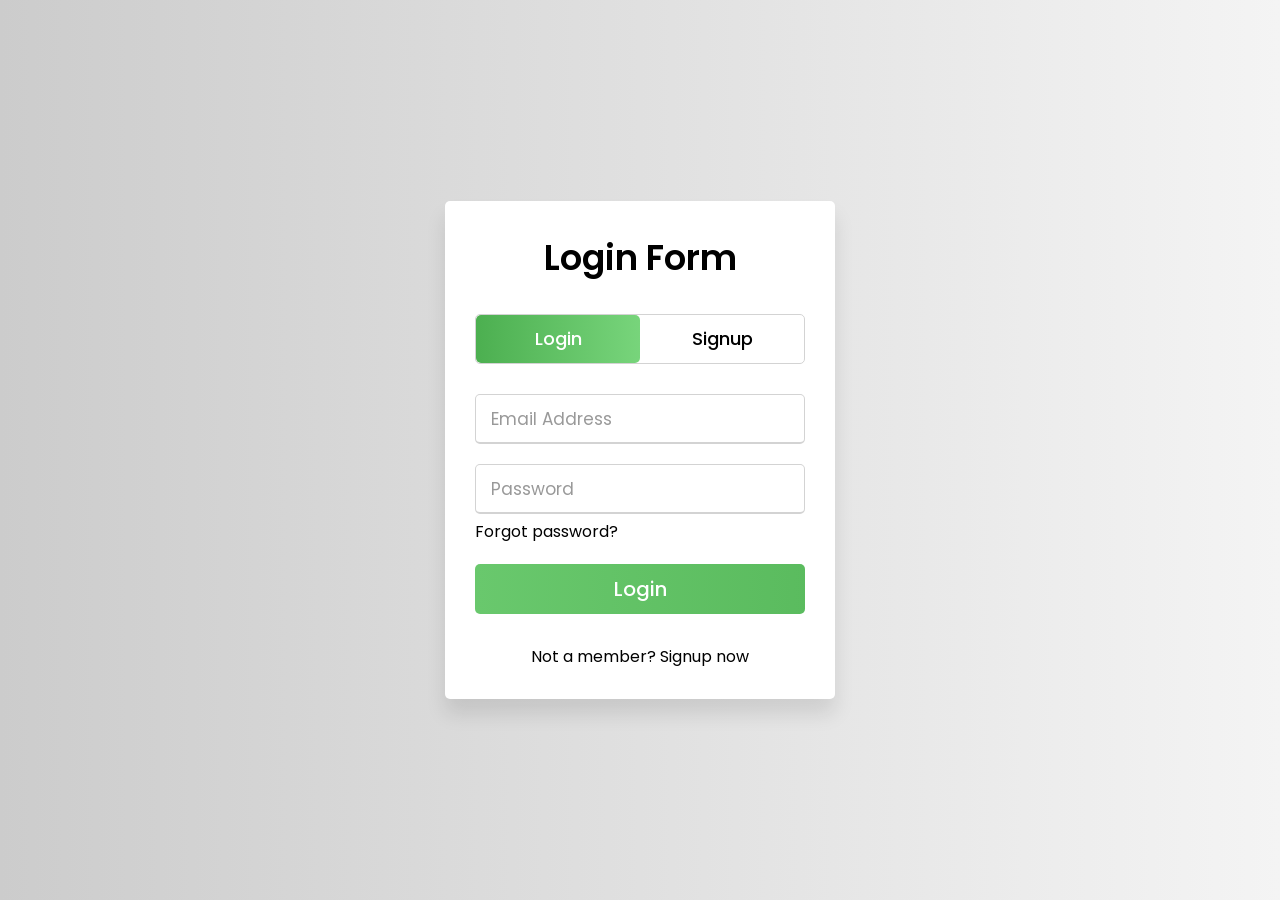
==== index.html @ 698b798a "ui change" ====
<!DOCTYPE html>
<html lang="en">
  <head>
    <meta charset="UTF-8" />
    <meta name="viewport" content="width=device-width, initial-scale=1.0" />
    <link rel="stylesheet" href="./assets/css/global.css" />
    <link rel="stylesheet" href="./assets/css/header.css" />
    <link rel="stylesheet" href="./assets/css/footer.css" />
    <link rel="stylesheet" href="./assets/css/login.css" />
    <link
      href="https://fonts.googleapis.com/css2?family=Poppins:ital,wght@0,100;0,200;0,300;0,400;0,500;0,600;0,700;0,800;0,900;1,100;1,200;1,300;1,400;1,500;1,600;1,700;1,800;1,900&display=swap"
      rel="stylesheet"
    />
    <title>Document</title>
  </head>
  <body>

    <div class="wrapper">
      <div class="title-text">
        <div class="title login">
          Login Form
        </div>
        <div class="title signup">
          Signup Form
        </div>
      </div>
      <div class="form-container">
        <div class="slide-controls">
          <input type="radio" name="slide" id="login" checked>
          <input type="radio" name="slide" id="signup">
          <label for="login" class="slide login">Login</label>
          <label for="signup" class="slide signup">Signup</label>
          <div class="slider-tab"></div>
        </div>
        <div class="form-inner">
          <form action="#" class="login">
            <div class="field">
              <input type="text" placeholder="Email Address" required>
            </div>
            <div class="field">
              <input type="password" placeholder="Password" required>
            </div>
            <div class="pass-link">
              <a href="#">Forgot password?</a>
            </div>
            <div class="field btn">
              <div class="btn-layer"></div>
              <input type="submit" value="Login">
            </div>
            <div class="signup-link">
              Not a member? <a href="">Signup now</a>
            </div>
          </form>
          <form action="#" class="signup">
            <div class="field">
              <input type="text" placeholder="Email Address" required>
            </div>
            <div class="field">
              <input type="password" placeholder="Password" required>
            </div>
            <div class="field">
              <input type="password" placeholder="Confirm password" required>
            </div>
            <div class="field btn">
              <div class="btn-layer"></div>
              <input type="submit" value="Signup">
            </div>
          </form>
        </div>
      </div>
    </div>

  </body>
  <!-- <script src="./assets/js/login.js"></script> -->
   <script>
    const loginText = document.querySelector(".title-text .login");
const loginForm = document.querySelector("form.login");
const loginBtn = document.querySelector("label.login");
const signupBtn = document.querySelector("label.signup");
const signupLink = document.querySelector("form .signup-link a");
signupBtn.onclick = (()=>{
  loginForm.style.marginLeft = "-50%";
  loginText.style.marginLeft = "-50%";
});
loginBtn.onclick = (()=>{
  loginForm.style.marginLeft = "0%";
  loginText.style.marginLeft = "0%";
});
signupLink.onclick = (()=>{
  signupBtn.click();
  return false;
});
   </script>
</html>
---- assets/css/global.css ----
:root {
  --primary: #4caf50;
  --greenn: #38a750;
  --primary-hover: #45a049;
  --white: #fff;
  --white2: #ffffff;
  --bg: #f4f4f4;
  --bg-light: #ccc;
  --link-color: #007bff;
  --gray: #959595;
  --lightgreen: #d9f2d0;
  --lightgray: #eae7e7;
}

@import url("https://fonts.googleapis.com/css?family=Poppins:400,500,600,700&display=swap");
* {
  margin: 0;
  padding: 0;
  box-sizing: border-box;
  font-family: "Poppins", sans-serif;
}

html,
body {
  display: grid;
  height: 100%;
  width: 100%;
  place-items: center;
  display: flex;
  flex-direction: column;
  justify-content: center;
  align-items: center;
}
::selection {
  background: var(--link-color);
  color: var(--white);
}

.main-container {
  background-color: var(--bg);
  display: flex;
  justify-content: center;
  align-items: center;
  min-height: 89dvh;
  padding: 3rem 0 3rem 0;
}

/* Container */
.container {
  width: 700px;
  background: var(--white);
  padding: 20px;
  border-radius: 10px;
  box-shadow: 0 4px 6px rgba(0, 0, 0, 0.1);
}

/* Buttons */
.btn-green {
  width: 45%;
  padding: 10px;
  background-color: var(--primary);
  color: #fff;
  border: none;
  border-radius: 5px;
  font-size: medium;
  cursor: pointer;
}
.btn-gray {
  width: 45%;
  padding: 10px;
  background-color: var(--gray);
  color: #fff;
  border: none;
  border-radius: 5px;
  cursor: pointer;
  font-size: medium;
}

.btn-green:hover {
  background-color: var(--primary-hover);
}

header .lower-nav .profile-container .profile {
  display: flex;
  flex-direction: column;
  justify-content: center;
  align-items: center;
  /* border: 1px solid black; */
}
header .lower-nav .profile-container {
  display: flex;
  align-items: center;
  gap: 30px;
}
header .lower-nav .profile-container .logout .logout-icon,
header .lower-nav .profile-container .notification .notification-icon {
  width: 30px;
  cursor: pointer;
}

/* Consumer Dashboard */
.section-top {
  width: 100%;
  height: 65px;
  background-color: var(--greenn);
  color: var(--white2);
  display: flex;
  align-items: center;
  justify-content: space-between;
  /* padding: 0 4rem 0 4rem; */
  padding: 0 4rem;
  position: relative;
}
.section-top .main_heading .consumer-heading {
  font-size: 17px;
  text-transform: uppercase;
}
.section-top .main_heading .consumer-heading .consumer-text {
  font-size: 14px;
}
.section-top .about-brand {
  width: 400px;
  /* border: 1px solid black; */
}
.section-top .about-brand .about-text {
  font-size: 14px;
}

.register-container {
  display: flex;
  flex-direction: column;
  /* justify-content: space-evenly; */
  /* border: 2px solid black; */
  gap: 50px;
  padding: 0px 30px;
}

.register-container .row {
  display: flex;
  justify-content: space-between;
  gap: 30px;
}

.form-group {
  margin-top: 15px;
  /* margin-bottom: 15px; */
  width: 45%;
  position: relative;
}

.form-group label,
.form-group1 label {
  position: absolute;
  left: 5%;
  top: 15%;
  padding: 0 10px 0 10px;
  transform: translate(10px, -20px);
  transition: 0.5s ease;
  background-color: var(--white);
  font-size: small;
}

.inpt {
  width: 100%;
  padding: 10px;
  border: 1px solid var(--bg-light);
  border-radius: 5px;
  background: transparent;
  cursor: pointer !important;
}

.inpt:hover {
  border: 1px solid var(--primary-hover) !important;
}

.side-nav-container {
  display: flex;
  gap: 20px;
  align-items: center;
}
.side-nav-container .side-nav .side-nav-icon {
  width: 30px;
  cursor: pointer;
}

.side_navbar {
  position: absolute;
  top: 70px;
  left: -200px;
  width: 200px;
  height: max-content;
  background-color: var(--white2);
  box-shadow: 0 4px 6px rgba(0, 0, 0, 0.1);
  border-radius: 0.5rem;
}
.side_navbar .sidenav-list {
  width: 100%;
  height: 100%;
  display: flex;
  justify-content: start;
  align-items: start;
  flex-direction: column;
  padding: 0.5rem;
  gap: 20px;
}

.side_navbar .sidenav-list span {
  color: var(--primary);
  cursor: pointer;
}
.side_navbar .sidenav-list li {
  color: black;
  font-size: small;
  padding-left: 1rem;
  cursor: pointer;
}
---- assets/css/header.css ----
/* Header */

nav {
  width: 100%;
  min-height: 100px;
  background-color: #ffffff;
  display: flex;
  flex-direction: column;
  /* border: 1px solid black; */
}

.upper-nav {
  width: 100%;
  height: 30%;
  background-color: #38a750;
  display: flex;
  align-items: center;
  justify-content: end;
}

.social-icons {
  margin-right: 100px;
}

.register-nav {
  display: flex;
  justify-content: center;
  align-items: center;
  flex-direction: column;
  padding: 0.5rem 0 0.5rem 0;
}
#register-nav-bar {
  display: none;
}

.lower-nav {
  width: 100%;
  display: flex;
  align-items: center;
  justify-content: space-between;
  padding: 10px 50px; /* Added padding for spacing */
  background-color: #f8f9fa; /* Optional: adds a subtle background color */
  box-shadow: 0 2px 4px rgba(0, 0, 0, 0.1); /* Optional: adds a slight shadow for separation */
}

.logo img {
  max-height: 60px; /* Ensures the logo scales correctly */
  object-fit: contain; /* Maintains aspect ratio */
}

.lower-nav ul {
  display: flex;
  gap: 20px; /* Adds spacing between menu items */
  list-style-type: none;
  margin: 0; /* Removes default margin */
  padding: 0; /* Removes default padding */
}

.lower-nav ul li a {
  text-decoration: none;
  color: #000; /* Ensures text color is consistent */
  font-size: 16px; /* Adjusts text size for better readability */
  font-weight: 500; /* Makes the text slightly bold */
  transition: color 0.3s; /* Smooth transition for hover effect */
}

.lower-nav ul li a:hover {
  color: #4caf50; /* Changes color on hover for better UX */
}
---- assets/css/footer.css ----
/* Footer */
footer {
  background-color: var(--primary);
  color: var(--white);
  padding: 20px;
}

.footer-container {
  max-width: 100%;
  display: flex;
  flex-wrap: wrap;
  justify-content: space-between;
}

.footer-left,
.footer-right {
  flex: 0.3;
  min-width: 300px;
  margin: 10px 0;
  padding: 0.5rem;
  justify-content: center;
  align-items: center;
  align-content: center;
}

/* .footer-left,
.footer-right {
  flex: 0.3;
  min-width: 300px;
  margin: 10px 0;
  padding: 0.5rem;
} */

.footer-left img {
  max-width: 150px;
}

.footer-left p {
  margin-top: 10px;
  font-size: 14px;
  line-height: 1.5;
}

.footer-social-icons {
  margin-top: 10px;
  display: flex;
  gap: 10px;
}

.footer-social-icons a {
  text-decoration: none;
  color: var(--white);
  font-size: 20px;
}

.footer-right h4 {
  margin-bottom: 10px;
  font-size: 18px;
}

.footer-right p {
  font-size: 14px;
  line-height: 1.6;
  margin-bottom: 10px;
}

.footer-right a {
  color: var(--white);
  text-decoration: none;
}

.footer-right a:hover {
  text-decoration: underline;
}

@media (max-width: 768px) {
  .footer-container {
      flex-direction: column;
      align-items: center;
      text-align: center;
  }

  .footer-left,
  .footer-right {
      margin: 10px 0;
  }
  .footer-social-icons {
      justify-content: center;
  }
}
---- assets/css/login.css ----
body {
  background: -webkit-linear-gradient(left, var(--bg-light), var(--bg));
}

.wrapper {
  overflow: hidden;
  max-width: 390px;
  background: var(--white);
  padding: 30px;
  border-radius: 5px;
  box-shadow: 0px 15px 20px rgba(0, 0, 0, 0.1);
}
.wrapper .title-text {
  display: flex;
  width: 200%;
}
.wrapper .title {
  width: 50%;
  font-size: 35px;
  font-weight: 600;
  text-align: center;
  transition: all 0.6s cubic-bezier(0.68, -0.55, 0.265, 1.55);
}
.wrapper .slide-controls {
  position: relative;
  display: flex;
  height: 50px;
  width: 100%;
  overflow: hidden;
  margin: 30px 0 10px 0;
  justify-content: space-between;
  border: 1px solid lightgrey;
  border-radius: 5px;
}
.slide-controls .slide {
  height: 100%;
  width: 100%;
  color: #fff;
  font-size: 18px;
  font-weight: 500;
  text-align: center;
  line-height: 48px;
  cursor: pointer;
  z-index: 1;
  transition: all 0.6s ease;
}
.slide-controls label.signup {
  color: #000;
}
.slide-controls .slider-tab {
  position: absolute;
  height: 100%;
  width: 50%;
  left: 0;
  z-index: 0;
  border-radius: 5px;
  background: -webkit-linear-gradient(left, var(--primary), #6cd170eb);
  transition: all 0.6s cubic-bezier(0.68, -0.55, 0.265, 1.55);
}
input[type="radio"] {
  display: none;
}
#signup:checked ~ .slider-tab {
  left: 50%;
}
#signup:checked ~ label.signup {
  color: #fff;
  cursor: default;
  user-select: none;
}
#signup:checked ~ label.login {
  color: #000;
}
#login:checked ~ label.signup {
  color: #000;
}
#login:checked ~ label.login {
  cursor: default;
  user-select: none;
}
.wrapper .form-container {
  width: 100%;
  overflow: hidden;
}
.form-container .form-inner {
  display: flex;
  width: 200%;
}
.form-container .form-inner form {
  width: 50%;
  transition: all 0.6s cubic-bezier(0.68, -0.55, 0.265, 1.55);
}
.form-inner form .field {
  height: 50px;
  width: 100%;
  margin-top: 20px;
}
.form-inner form .field input {
  height: 100%;
  width: 100%;
  outline: none;
  padding-left: 15px;
  border-radius: 5px;
  border: 1px solid lightgrey;
  border-bottom-width: 2px;
  font-size: 17px;
  transition: all 0.3s ease;
}
.form-inner form .field input:focus {
  border-color: var(--primary);
  /* box-shadow: inset 0 0 3px #fb6aae; */
}
.form-inner form .field input:hover {
  border-color: var(--primary-hover);
  /* box-shadow: inset 0 0 3px #fb6aae; */
}
.form-inner form .field input::placeholder {
  color: #999;
  transition: all 0.3s ease;
}
form .field input:focus::placeholder {
  color: #b3b3b3;
}
.form-inner form .pass-link {
  margin-top: 5px;
}
.form-inner form .signup-link {
  text-align: center;
  margin-top: 30px;
}
.form-inner form .pass-link a,
.form-inner form .signup-link a {
  color: black;
  text-decoration: none;
}
.form-inner form .pass-link a:hover,
.form-inner form .signup-link a:hover {
  text-decoration: underline;
}
form .btn {
  height: 50px;
  width: 100%;
  border-radius: 5px;
  position: relative;
  overflow: hidden;
}
form .btn .btn-layer {
  height: 100%;
  width: 300%;
  position: absolute;
  left: -100%;
  background: -webkit-linear-gradient(right, var(--primary), #6cd170eb);
  border-radius: 5px;
  transition: all 0.4s ease;
}
form .btn:hover .btn-layer {
  left: 0;
}
form .btn input[type="submit"] {
  height: 100%;
  width: 100%;
  z-index: 1;
  position: relative;
  background: none;
  border: none;
  color: #fff;
  padding-left: 0;
  border-radius: 5px;
  font-size: 20px;
  font-weight: 500;
  cursor: pointer;
}
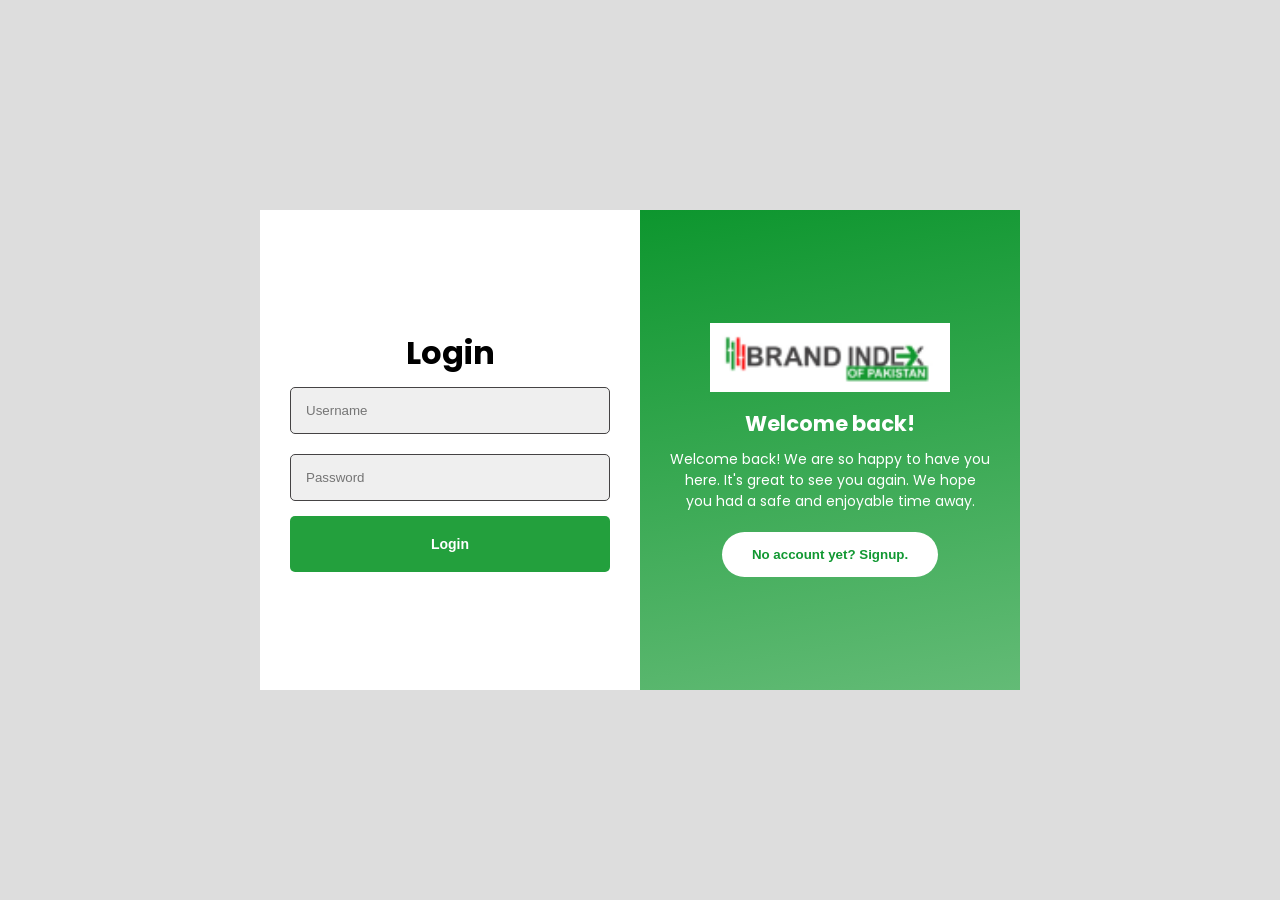
==== commit 1abcc729: "new login signup ui" ====
--- a/index.html
+++ b/index.html
@@ -3,92 +3,76 @@
   <head>
     <meta charset="UTF-8" />
     <meta name="viewport" content="width=device-width, initial-scale=1.0" />
-    <link rel="stylesheet" href="./assets/css/global.css" />
-    <link rel="stylesheet" href="./assets/css/header.css" />
-    <link rel="stylesheet" href="./assets/css/footer.css" />
+    <title>Login and Signup Toggle</title>
     <link rel="stylesheet" href="./assets/css/login.css" />
-    <link
-      href="https://fonts.googleapis.com/css2?family=Poppins:ital,wght@0,100;0,200;0,300;0,400;0,500;0,600;0,700;0,800;0,900;1,100;1,200;1,300;1,400;1,500;1,600;1,700;1,800;1,900&display=swap"
-      rel="stylesheet"
-    />
-    <title>Document</title>
   </head>
   <body>
+    <div class="container">
+      <div class="forms-container">
 
-    <div class="wrapper">
-      <div class="title-text">
-        <div class="title login">
-          Login Form
+        <div class="form-control signup-form">
+          <form action="#">
+            <h2>Sign Up</h2>
+            <input type="text" placeholder="Username" required />
+            <input type="email" placeholder="Email" required />
+            <input type="password" placeholder="Password" required />
+            <input type="password" placeholder="Confirm password" required />
+            <button>Sign U  p</button>
+          </form>
         </div>
-        <div class="title signup">
-          Signup Form
+
+        <div class="form-control signin-form">
+          <form action="#">
+            <h2>Login</h2>
+            <input type="text" placeholder="Username" required />
+            <input type="password" placeholder="Password" required />
+            <button>Login</button>
+          </form>
+        </div>
+
+      </div>
+
+      <div class="intros-container">
+
+        <div class="intro-control signin-intro">
+          <div class="intro-control__inner">
+            <div class="logo"><img src="./assets/images/BRAND INDEX Concepts Initial Logo 1.png" alt=""></div>
+            <h2>Welcome back!</h2>
+            <p>
+              Welcome back! We are so happy to have you here. It's great to see
+              you again. We hope you had a safe and enjoyable time away.
+            </p>
+            <button id="signup-btn">No account yet? Signup.</button>
+          </div>
+        </div>
+
+        <div class="intro-control signup-intro">
+          <div class="intro-control__inner">
+            <div class="logo"><img src="./assets/images/BRAND INDEX Concepts Initial Logo 1.png" alt=""></div>
+            <h2>Come join us!</h2>
+            <p>
+              We are so excited to have you here.If you haven't already, create
+              an account to get access to exclusive offers, rewards, and
+              discounts.
+            </p>
+            <button id="signin-btn">Already have an account? Signin.</button>
+          </div>
         </div>
       </div>
-      <div class="form-container">
-        <div class="slide-controls">
-          <input type="radio" name="slide" id="login" checked>
-          <input type="radio" name="slide" id="signup">
-          <label for="login" class="slide login">Login</label>
-          <label for="signup" class="slide signup">Signup</label>
-          <div class="slider-tab"></div>
-        </div>
-        <div class="form-inner">
-          <form action="#" class="login">
-            <div class="field">
-              <input type="text" placeholder="Email Address" required>
-            </div>
-            <div class="field">
-              <input type="password" placeholder="Password" required>
-            </div>
-            <div class="pass-link">
-              <a href="#">Forgot password?</a>
-            </div>
-            <div class="field btn">
-              <div class="btn-layer"></div>
-              <input type="submit" value="Login">
-            </div>
-            <div class="signup-link">
-              Not a member? <a href="">Signup now</a>
-            </div>
-          </form>
-          <form action="#" class="signup">
-            <div class="field">
-              <input type="text" placeholder="Email Address" required>
-            </div>
-            <div class="field">
-              <input type="password" placeholder="Password" required>
-            </div>
-            <div class="field">
-              <input type="password" placeholder="Confirm password" required>
-            </div>
-            <div class="field btn">
-              <div class="btn-layer"></div>
-              <input type="submit" value="Signup">
-            </div>
-          </form>
-        </div>
-      </div>
+
     </div>
+  </body>
 
-  </body>
-  <!-- <script src="./assets/js/login.js"></script> -->
-   <script>
-    const loginText = document.querySelector(".title-text .login");
-const loginForm = document.querySelector("form.login");
-const loginBtn = document.querySelector("label.login");
-const signupBtn = document.querySelector("label.signup");
-const signupLink = document.querySelector("form .signup-link a");
-signupBtn.onclick = (()=>{
-  loginForm.style.marginLeft = "-50%";
-  loginText.style.marginLeft = "-50%";
-});
-loginBtn.onclick = (()=>{
-  loginForm.style.marginLeft = "0%";
-  loginText.style.marginLeft = "0%";
-});
-signupLink.onclick = (()=>{
-  signupBtn.click();
-  return false;
-});
-   </script>
+  <script>
+    const signupBtn = document.getElementById("signup-btn");
+    const signinBtn = document.getElementById("signin-btn");
+    const mainContainer = document.querySelector(".container");
+
+    signupBtn.addEventListener("click", () => {
+      mainContainer.classList.toggle("change");
+    });
+    signinBtn.addEventListener("click", () => {
+      mainContainer.classList.toggle("change");
+    });
+  </script>
 </html>
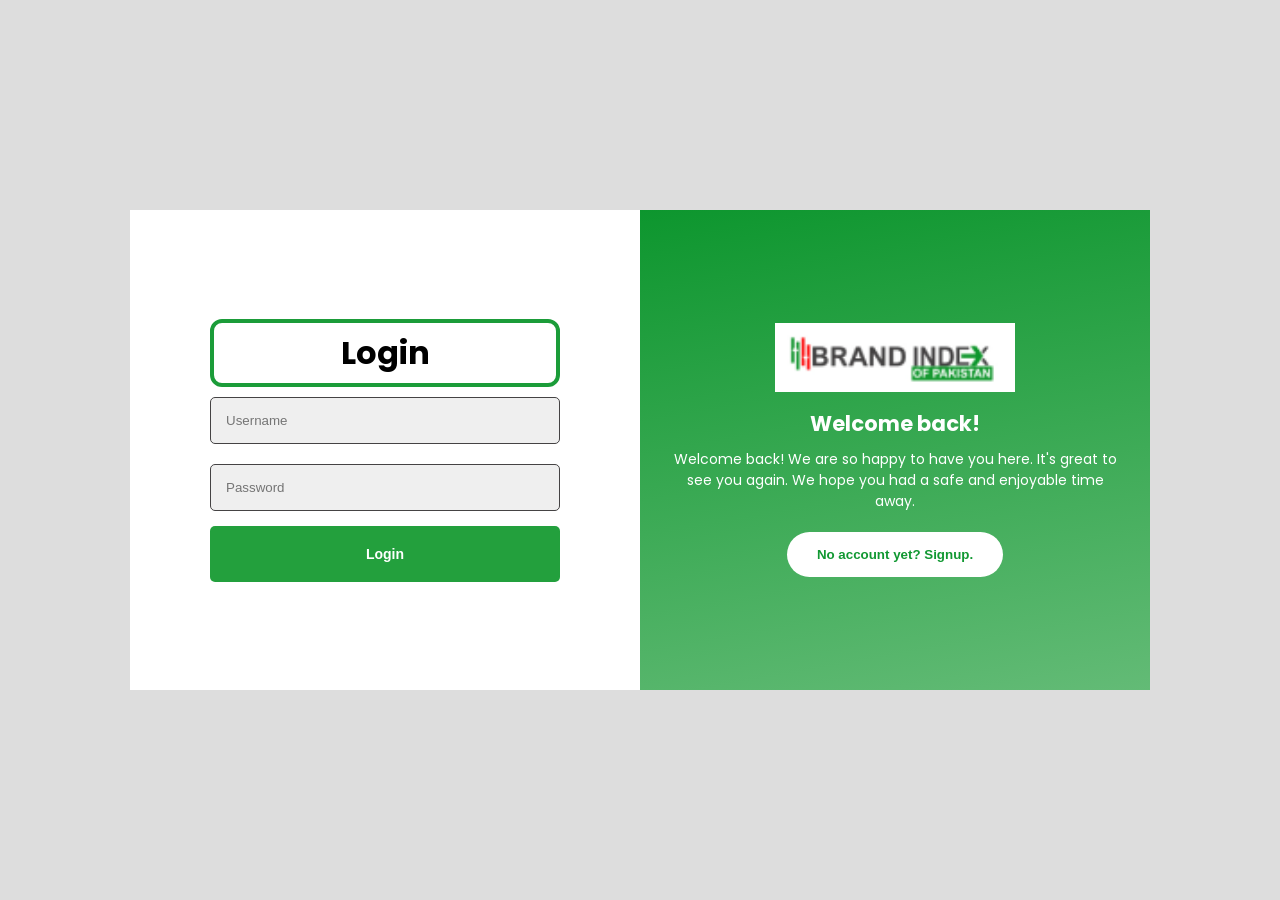
==== commit 9b67f425: "final" ====
--- a/index.html
+++ b/index.html
@@ -9,15 +9,36 @@
   <body>
     <div class="container">
       <div class="forms-container">
-
         <div class="form-control signup-form">
           <form action="#">
-            <h2>Sign Up</h2>
-            <input type="text" placeholder="Username" required />
-            <input type="email" placeholder="Email" required />
-            <input type="password" placeholder="Password" required />
-            <input type="password" placeholder="Confirm password" required />
-            <button>Sign U  p</button>
+            <div>
+              <h2>Sign Up</h2>
+            </div>
+            <div class="form-fields">
+              <div class="col1">
+                <input type="text" placeholder="First Name" required />
+                <input type="email" placeholder="Email" required />
+                <input type="text" placeholder="Gender" required />
+                <input
+                  type="password"
+                  placeholder="Password"
+                  required
+                />
+              </div>
+              <div class="col1">
+                <input type="text" placeholder="Last Name" required />
+                <input type="text" placeholder="Mobile Number" required />
+                <input type="text" placeholder="Profession" required />
+                <input
+                  type="password"
+                  placeholder="Confirm password"
+                  required
+                />
+              </div>
+            </div>
+            <div>
+              <button>Sign Up</button>
+            </div>
           </form>
         </div>
 
@@ -29,14 +50,17 @@
             <button>Login</button>
           </form>
         </div>
-
       </div>
 
       <div class="intros-container">
-
         <div class="intro-control signin-intro">
           <div class="intro-control__inner">
-            <div class="logo"><img src="./assets/images/BRAND INDEX Concepts Initial Logo 1.png" alt=""></div>
+            <div class="logo">
+              <img
+                src="./assets/images/BRAND INDEX Concepts Initial Logo 1.png"
+                alt=""
+              />
+            </div>
             <h2>Welcome back!</h2>
             <p>
               Welcome back! We are so happy to have you here. It's great to see
@@ -48,7 +72,12 @@
 
         <div class="intro-control signup-intro">
           <div class="intro-control__inner">
-            <div class="logo"><img src="./assets/images/BRAND INDEX Concepts Initial Logo 1.png" alt=""></div>
+            <div class="logo">
+              <img
+                src="./assets/images/BRAND INDEX Concepts Initial Logo 1.png"
+                alt=""
+              />
+            </div>
             <h2>Come join us!</h2>
             <p>
               We are so excited to have you here.If you haven't already, create
@@ -59,7 +88,6 @@
           </div>
         </div>
       </div>
-
     </div>
   </body>
 
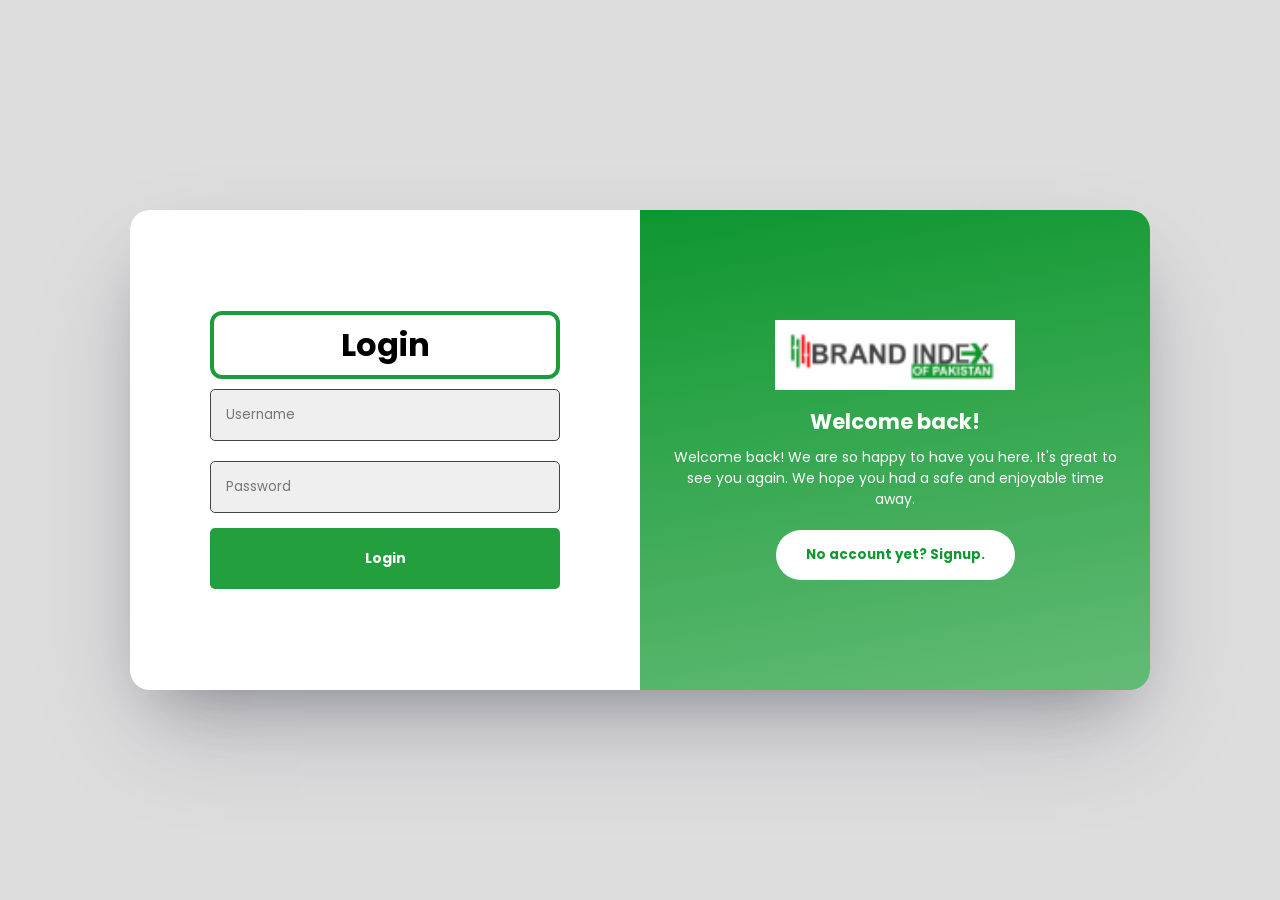
==== commit 5eb2b51a: "working on login ui and global css" ====
--- a/index.html
+++ b/index.html
@@ -4,6 +4,7 @@
     <meta charset="UTF-8" />
     <meta name="viewport" content="width=device-width, initial-scale=1.0" />
     <title>Login and Signup Toggle</title>
+    <link rel="stylesheet" href="./assets/css/global.css" />
     <link rel="stylesheet" href="./assets/css/login.css" />
   </head>
   <body>
@@ -16,20 +17,20 @@
             </div>
             <div class="form-fields">
               <div class="col1">
-                <input type="text" placeholder="First Name" required />
-                <input type="email" placeholder="Email" required />
-                <input type="text" placeholder="Gender" required />
-                <input
+                <input class="form-input" type="text" placeholder="First Name" required />
+                <input class="form-input" type="email" placeholder="Email" required />
+                <input class="form-input" type="text" placeholder="Gender" required />
+                <input class="form-input"
                   type="password"
                   placeholder="Password"
                   required
                 />
               </div>
               <div class="col1">
-                <input type="text" placeholder="Last Name" required />
-                <input type="text" placeholder="Mobile Number" required />
-                <input type="text" placeholder="Profession" required />
-                <input
+                <input class="form-input" type="text" placeholder="Last Name" required />
+                <input class="form-input" type="text" placeholder="Mobile Number" required />
+                <input class="form-input" type="text" placeholder="Profession" required />
+                <input class="form-input"
                   type="password"
                   placeholder="Confirm password"
                   required
@@ -37,7 +38,7 @@
               </div>
             </div>
             <div>
-              <button>Sign Up</button>
+              <button class="btn-green">Sign Up</button>
             </div>
           </form>
         </div>
@@ -45,9 +46,9 @@
         <div class="form-control signin-form">
           <form action="#">
             <h2>Login</h2>
-            <input type="text" placeholder="Username" required />
-            <input type="password" placeholder="Password" required />
-            <button>Login</button>
+            <input class="form-input" type="text" placeholder="Username" required />
+            <input class="form-input" type="password" placeholder="Password" required />
+            <button class="btn-green">Login</button>
           </form>
         </div>
       </div>
@@ -66,7 +67,7 @@
               Welcome back! We are so happy to have you here. It's great to see
               you again. We hope you had a safe and enjoyable time away.
             </p>
-            <button id="signup-btn">No account yet? Signup.</button>
+            <button id="signup-btn" class="btn-white">No account yet? Signup.</button>
           </div>
         </div>
 
@@ -84,7 +85,7 @@
               an account to get access to exclusive offers, rewards, and
               discounts.
             </p>
-            <button id="signin-btn">Already have an account? Signin.</button>
+            <button id="signin-btn" class="btn-white">Already have an account? Signin.</button>
           </div>
         </div>
       </div>
--- a/assets/css/global.css
+++ b/assets/css/global.css
@@ -0,0 +1,88 @@
+@import url("https://fonts.googleapis.com/css?family=Poppins:400,500,600,700&display=swap");
+* {
+  margin: 0;
+  padding: 0;
+  box-sizing: border-box;
+  font-family: "Poppins", sans-serif;
+}
+
+html,
+body {
+  height: 100%;
+  width: 100%;
+  place-items: center;
+  display: flex;
+  flex-direction: column;
+  justify-content: center;
+  align-items: center;
+}
+::selection {
+  background: var(--link-color);
+  color: var(--white);
+}
+
+/* ------------------------------------ */
+/* -------- Button Styles -------------- */
+/* ------------------------------------ */
+
+.btn-green {
+  border: none;
+  padding: 20px;
+  margin-top: 5px;
+  background-color: #23a03d;
+  border-radius: 5px;
+  color: #ffffff;
+  cursor: pointer;
+  font-weight: bold;
+  font-size: 14px;
+  transition: all ease-in-out 0.3s;
+  width: 100%;
+}
+
+.btn-white {
+  border: none;
+  padding: 15px 30px;
+  background-color: #ffffff;
+  border-radius: 50px;
+  color: #119832;
+  margin: 10px 0px;
+  cursor: pointer;
+  font-weight: bold;
+  transition: all ease-in-out 0.3s;
+}
+
+.btn-white:hover {
+  background-color: #209e39;
+  color: #ffffff;
+  outline: 2px solid #ffffff;
+}
+
+.btn-green:hover {
+  background-color: #ffffff;
+  color: #1f9e39;
+  outline: 2px solid #1c9d37;
+}
+
+/* ------------------------------------ */
+/* -------- Input Styles -------------- */
+/* ------------------------------------ */
+
+.form-input {
+  margin: 10px 0px;
+  border: 1px solid #454344;
+  padding: 15px;
+  background-color: #efefef;
+  width: 100%;
+  border-radius: 5px;
+  transition: all ease-in-out 0.3s;
+}
+
+.form-input:focus {
+  outline: none;
+  border: 1px solid #1a9c35;
+}
+
+.form-input:hover {
+  outline: none;
+  border: 1px solid #56b569;
+}
--- a/assets/css/login.css
+++ b/assets/css/login.css
@@ -0,0 +1,132 @@
+body {
+    font-family: "Poppins", sans-serif;
+    display: flex;
+    justify-content: center;
+    align-items: center;
+    height: 100vh;
+    background-color: #ddd;
+    font-size: 14px;
+  }
+  
+  .container {
+    background-color: #fff;
+    width: 1020px;
+    max-width: 100vw;
+    height: 480px;
+    position: relative;
+    overflow-x: hidden;
+    border-radius: 20px;
+    box-shadow: rgba(255, 255, 255, 0.1) 0px 1px 1px 0px inset, rgba(50, 50, 93, 0.25) 0px 50px 100px -20px, rgba(0, 0, 0, 0.3) 0px 30px 60px -30px;
+  }
+  .container .forms-container {
+    position: relative;
+    width: 50%;
+    text-align: center;
+  }
+  .container .forms-container .form-control {
+    position: absolute;
+    width: 100%;
+    display: flex;
+    justify-content: center;
+    flex-direction: column;
+    height: 480px;
+    transition: all 0.5s ease-in;
+  }
+  .container .forms-container .form-control h2 {
+    font-size: 2rem;
+    border: 4px solid #1b9c39;
+    border-radius: 12px;
+    padding: 6px 0px;
+    /* background-color: #129832; */
+    /* color: #ffffff; */
+  }
+  .container .forms-container .form-control form {
+    display: flex;
+    flex-direction: column;
+    margin: 0px 30px;
+  }
+  
+  .container .signin-form form {
+    margin: 0px 80px !important;
+  }
+  
+  .container .forms-container .form-control.signup-form {
+    opacity: 0;
+    z-index: 1;
+    left: 200%;
+  }
+  .container .forms-container .form-control.signin-form {
+    opacity: 1;
+    z-index: 2;
+    left: 0%;
+  }
+  .container .intros-container {
+    position: relative;
+    left: 50%;
+    width: 50%;
+    text-align: center;
+  }
+  .container .intros-container .intro-control {
+    position: absolute;
+    width: 100%;
+    display: flex;
+    justify-content: center;
+    flex-direction: column;
+    height: 480px;
+    color: #ffffff;
+    background: linear-gradient(170deg, #0d962e, #63bb76);
+    transition: all 0.5s ease-in;
+  }
+  .container .intros-container .intro-control .intro-control__inner {
+    margin: 0px 30px;
+  }
+  
+  .container .intros-container .intro-control h3,
+  .container .intros-container .intro-control p {
+    margin: 10px 0px;
+  }
+  .container .intros-container .intro-control.signin-intro {
+    opacity: 1;
+    z-index: 2;
+  }
+  .container .intros-container .intro-control.signup-intro {
+    opacity: 0;
+    z-index: 1;
+  }
+  
+  .change .forms-container .form-control.signup-form {
+    opacity: 1;
+    z-index: 2;
+    transform: translateX(-100%);
+  }
+  
+  .change .forms-container .form-control.signin-form {
+    opacity: 0;
+    z-index: 1;
+    transform: translateX(-100%);
+  }
+  .change .intros-container .intro-control {
+    transform: translateX(-100%);
+    background: linear-gradient(170deg, #169a31, #5fb971);
+  }
+  
+  .change .intros-container .intro-control.signin-intro {
+    opacity: 0;
+    z-index: 1;
+  }
+  .change .intros-container .intro-control.signup-intro {
+    opacity: 1;
+    z-index: 2;
+  }
+  
+  .logo img {
+    width: 240px;
+    height: auto;
+    margin: 10px auto;
+  }
+  
+  .form-fields {
+    display: flex;
+    gap: 10px;
+  }
+  
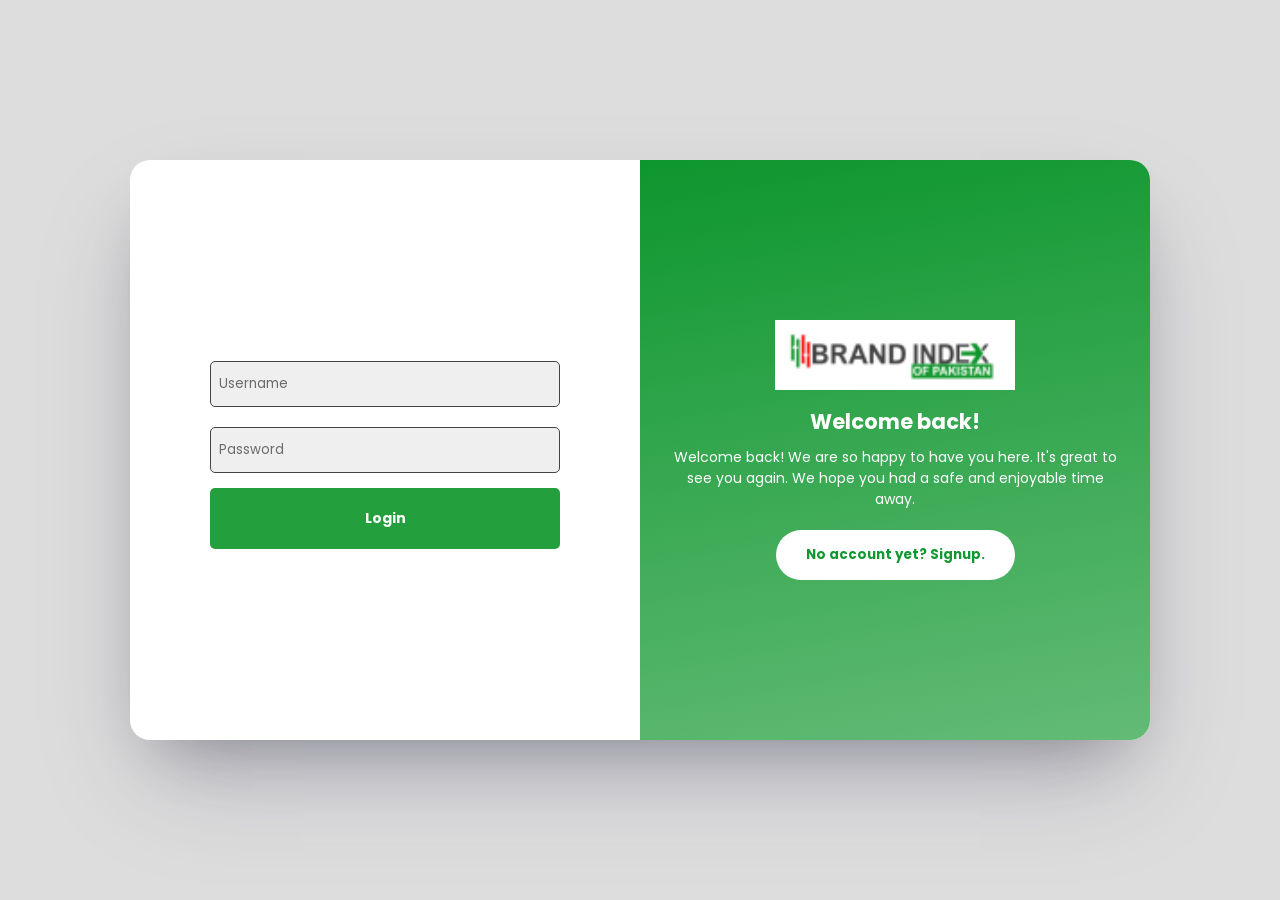
==== commit a6e4a796: "login changes" ====
--- a/index.html
+++ b/index.html
@@ -12,30 +12,99 @@
       <div class="forms-container">
         <div class="form-control signup-form">
           <form action="#">
-            <div>
+            <!-- <div>
               <h2>Sign Up</h2>
-            </div>
+            </div> -->
             <div class="form-fields">
               <div class="col1">
-                <input class="form-input" type="text" placeholder="First Name" required />
-                <input class="form-input" type="email" placeholder="Email" required />
-                <input class="form-input" type="text" placeholder="Gender" required />
-                <input class="form-input"
+                <input
+                  class="form-input"
+                  type="text"
+                  placeholder="First Name"
+                  required
+                />
+                <input
+                  class="form-input"
+                  type="email"
+                  placeholder="Email"
+                  required
+                />
+                <!-- <input class="form-input" type="text" placeholder="Gender" required /> -->
+                <select name="gender" id="" class="form-input">
+                  <option value="">Select Gender</option>
+                  <option value="">Male</option>
+                  <option value="">Female</option>
+                </select>
+                <!-- <input class="form-input" type="text" placeholder="Gender" required /> -->
+                <!-- <input class="form-input"
                   type="password"
                   placeholder="Password"
                   required
-                />
+                /> -->
               </div>
               <div class="col1">
-                <input class="form-input" type="text" placeholder="Last Name" required />
-                <input class="form-input" type="text" placeholder="Mobile Number" required />
-                <input class="form-input" type="text" placeholder="Profession" required />
-                <input class="form-input"
+                <input
+                  class="form-input"
+                  type="text"
+                  placeholder="Last Name"
+                  required
+                />
+                <input
+                  class="form-input"
+                  type="text"
+                  placeholder="Mobile Number"
+                  required
+                />
+                <!-- <input class="form-input" type="text" placeholder="Profession" required /> -->
+                <select name="gender" id="" class="form-input">
+                  <option value="">Select Profession</option>
+                  <option value="">Male</option>
+                  <option value="">Female</option>
+                </select>
+                <!-- <input class="form-input" type="text" placeholder="Profession" required /> -->
+                <!-- <input class="form-input"
                   type="password"
                   placeholder="Confirm password"
                   required
-                />
+                /> -->
               </div>
+            </div>
+            <div class="col-3">
+              <select name="gender" id="" class="form-input">
+                <option value="">Country</option>
+                <option value="">Male</option>
+                <option value="">Female</option>
+              </select>
+              <select name="gender" id="" class="form-input">
+                <option value="">State</option>
+                <option value="">Male</option>
+                <option value="">Female</option>
+              </select>
+              <select name="gender" id="" class="form-input">
+                <option value="">City</option>
+                <option value="">Male</option>
+                <option value="">Female</option>
+              </select>
+            </div>
+            <input
+              class="form-input"
+              type="text"
+              placeholder="Profession"
+              required
+            />
+            <div class="col-2">
+              <input
+                class="form-input"
+                type="password"
+                placeholder="Password"
+                required
+              />
+              <input
+                class="form-input"
+                type="password"
+                placeholder="Confirm password"
+                required
+              />
             </div>
             <div>
               <button class="btn-green">Sign Up</button>
@@ -45,10 +114,21 @@
 
         <div class="form-control signin-form">
           <form action="#">
-            <h2>Login</h2>
-            <input class="form-input" type="text" placeholder="Username" required />
-            <input class="form-input" type="password" placeholder="Password" required />
-            <button class="btn-green">Login</button>
+            <!-- <h2>Login</h2> -->
+            <input
+              class="form-input"
+              type="text"
+              placeholder="Username"
+              required
+            />
+            <input
+              class="form-input"
+              type="password"
+              placeholder="Password"
+              required
+            />
+            <!-- <button class="btn-green">Login</button> -->
+            <a href="./auditorDashboard.html" class="btn-green">Login</a>
           </form>
         </div>
       </div>
@@ -67,7 +147,9 @@
               Welcome back! We are so happy to have you here. It's great to see
               you again. We hope you had a safe and enjoyable time away.
             </p>
-            <button id="signup-btn" class="btn-white">No account yet? Signup.</button>
+            <button id="signup-btn" class="btn-white">
+              No account yet? Signup.
+            </button>
           </div>
         </div>
 
@@ -85,7 +167,9 @@
               an account to get access to exclusive offers, rewards, and
               discounts.
             </p>
-            <button id="signin-btn" class="btn-white">Already have an account? Signin.</button>
+            <button id="signin-btn" class="btn-white">
+              Already have an account? Signin.
+            </button>
           </div>
         </div>
       </div>
--- a/assets/css/global.css
+++ b/assets/css/global.css
@@ -4,17 +4,25 @@
   padding: 0;
   box-sizing: border-box;
   font-family: "Poppins", sans-serif;
+  text-decoration: none;
+  list-style: none;
 }
 
 html,
 body {
-  height: 100%;
+  height: 100vh;
   width: 100%;
-  place-items: center;
+  /* place-items: center; */
+  /* display: flex; */
+  /* flex-direction: column; */
+  /* justify-content: center; */
+  /* align-items: center; */
+  font-family: "Poppins", sans-serif;
   display: flex;
-  flex-direction: column;
   justify-content: center;
   align-items: center;
+  /* background-color: #ddd; */
+  font-size: 14px;
 }
 ::selection {
   background: var(--link-color);
@@ -70,19 +78,31 @@
 .form-input {
   margin: 10px 0px;
   border: 1px solid #454344;
-  padding: 15px;
+  padding: 12px 8px;
   background-color: #efefef;
   width: 100%;
   border-radius: 5px;
-  transition: all ease-in-out 0.3s;
+  transition: all ease-in-out 0.3s;  
+  color: #6b6b6b;
 }
 
 .form-input:focus {
   outline: none;
-  border: 1px solid #1a9c35;
+  border: 1px solid #17c93b;
+  box-shadow: 0px 0px 5px 0px #209e39;
+  color: #3a3a3a;
 }
 
 .form-input:hover {
   outline: none;
-  border: 1px solid #56b569;
-}+  border: 1px solid #17c93b;
+}
+
+/* placeholder */
+.form-input::placeholder {
+  color: #6b6b6b;
+}
+
+/* ------------------------------------ */
+/* -------- Main Styles -------------- */
+/* ------------------------------------ */
--- a/assets/css/login.css
+++ b/assets/css/login.css
@@ -1,132 +1,137 @@
 body {
-    font-family: "Poppins", sans-serif;
-    display: flex;
-    justify-content: center;
-    align-items: center;
-    height: 100vh;
-    background-color: #ddd;
-    font-size: 14px;
-  }
-  
-  .container {
-    background-color: #fff;
-    width: 1020px;
-    max-width: 100vw;
-    height: 480px;
-    position: relative;
-    overflow-x: hidden;
-    border-radius: 20px;
-    box-shadow: rgba(255, 255, 255, 0.1) 0px 1px 1px 0px inset, rgba(50, 50, 93, 0.25) 0px 50px 100px -20px, rgba(0, 0, 0, 0.3) 0px 30px 60px -30px;
-  }
-  .container .forms-container {
-    position: relative;
-    width: 50%;
-    text-align: center;
-  }
-  .container .forms-container .form-control {
-    position: absolute;
-    width: 100%;
-    display: flex;
-    justify-content: center;
-    flex-direction: column;
-    height: 480px;
-    transition: all 0.5s ease-in;
-  }
-  .container .forms-container .form-control h2 {
-    font-size: 2rem;
-    border: 4px solid #1b9c39;
-    border-radius: 12px;
-    padding: 6px 0px;
-    /* background-color: #129832; */
-    /* color: #ffffff; */
-  }
-  .container .forms-container .form-control form {
-    display: flex;
-    flex-direction: column;
-    margin: 0px 30px;
-  }
-  
-  .container .signin-form form {
-    margin: 0px 80px !important;
-  }
-  
-  .container .forms-container .form-control.signup-form {
-    opacity: 0;
-    z-index: 1;
-    left: 200%;
-  }
-  .container .forms-container .form-control.signin-form {
-    opacity: 1;
-    z-index: 2;
-    left: 0%;
-  }
-  .container .intros-container {
-    position: relative;
-    left: 50%;
-    width: 50%;
-    text-align: center;
-  }
-  .container .intros-container .intro-control {
-    position: absolute;
-    width: 100%;
-    display: flex;
-    justify-content: center;
-    flex-direction: column;
-    height: 480px;
-    color: #ffffff;
-    background: linear-gradient(170deg, #0d962e, #63bb76);
-    transition: all 0.5s ease-in;
-  }
-  .container .intros-container .intro-control .intro-control__inner {
-    margin: 0px 30px;
-  }
-  
-  .container .intros-container .intro-control h3,
-  .container .intros-container .intro-control p {
-    margin: 10px 0px;
-  }
-  .container .intros-container .intro-control.signin-intro {
-    opacity: 1;
-    z-index: 2;
-  }
-  .container .intros-container .intro-control.signup-intro {
-    opacity: 0;
-    z-index: 1;
-  }
-  
-  .change .forms-container .form-control.signup-form {
-    opacity: 1;
-    z-index: 2;
-    transform: translateX(-100%);
-  }
-  
-  .change .forms-container .form-control.signin-form {
-    opacity: 0;
-    z-index: 1;
-    transform: translateX(-100%);
-  }
-  .change .intros-container .intro-control {
-    transform: translateX(-100%);
-    background: linear-gradient(170deg, #169a31, #5fb971);
-  }
-  
-  .change .intros-container .intro-control.signin-intro {
-    opacity: 0;
-    z-index: 1;
-  }
-  .change .intros-container .intro-control.signup-intro {
-    opacity: 1;
-    z-index: 2;
-  }
-  
-  .logo img {
-    width: 240px;
-    height: auto;
-    margin: 10px auto;
-  }
-  
-  .form-fields {
-    display: flex;
-    gap: 10px;
-  }
-  +  font-family: "Poppins", sans-serif;
+  display: flex;
+  justify-content: center;
+  align-items: center;
+  height: 100vh;
+  background-color: #ddd;
+  font-size: 14px;
+}
+
+.container {
+  background-color: #fff;
+  width: 1020px;
+  max-width: 100vw;
+  height: 580px;
+  position: relative;
+  overflow-x: hidden;
+  border-radius: 20px;
+  box-shadow: rgba(255, 255, 255, 0.1) 0px 1px 1px 0px inset, rgba(50, 50, 93, 0.25) 0px 50px 100px -20px, rgba(0, 0, 0, 0.3) 0px 30px 60px -30px;
+}
+.container .forms-container {
+  position: relative;
+  width: 50%;
+  text-align: center;
+}
+.container .forms-container .form-control {
+  position: absolute;
+  width: 100%;
+  display: flex;
+  justify-content: center;
+  flex-direction: column;
+  height: 580px;
+  transition: all 0.5s ease-in;
+}
+.container .forms-container .form-control h2 {
+  font-size: 2rem;
+  border: 4px solid #1b9c39;
+  border-radius: 12px;
+  padding: 6px 0px;
+  /* background-color: #129832; */
+  /* color: #ffffff; */
+}
+.container .forms-container .form-control form {
+  display: flex;
+  flex-direction: column;
+  margin: 0px 30px;
+}
+
+.container .signin-form form {
+  margin: 0px 80px !important;
+}
+
+.container .forms-container .form-control.signup-form {
+  opacity: 0;
+  z-index: 1;
+  left: 200%;
+}
+.container .forms-container .form-control.signin-form {
+  opacity: 1;
+  z-index: 2;
+  left: 0%;
+}
+.container .intros-container {
+  position: relative;
+  left: 50%;
+  width: 50%;
+  text-align: center;
+}
+.container .intros-container .intro-control {
+  position: absolute;
+  width: 100%;
+  display: flex;
+  justify-content: center;
+  flex-direction: column;
+  height: 580px;
+  color: #ffffff;
+  background: linear-gradient(170deg, #0d962e, #63bb76);
+  transition: all 0.5s ease-in;
+}
+.container .intros-container .intro-control .intro-control__inner {
+  margin: 0px 30px;
+}
+
+.container .intros-container .intro-control h3,
+.container .intros-container .intro-control p {
+  margin: 10px 0px;
+}
+.container .intros-container .intro-control.signin-intro {
+  opacity: 1;
+  z-index: 2;
+}
+.container .intros-container .intro-control.signup-intro {
+  opacity: 0;
+  z-index: 1;
+}
+
+.change .forms-container .form-control.signup-form {
+  opacity: 1;
+  z-index: 2;
+  transform: translateX(-100%);
+}
+
+.change .forms-container .form-control.signin-form {
+  opacity: 0;
+  z-index: 1;
+  transform: translateX(-100%);
+}
+.change .intros-container .intro-control {
+  transform: translateX(-100%);
+  background: linear-gradient(170deg, #169a31, #5fb971);
+}
+
+.change .intros-container .intro-control.signin-intro {
+  opacity: 0;
+  z-index: 1;
+}
+.change .intros-container .intro-control.signup-intro {
+  opacity: 1;
+  z-index: 2;
+}
+
+.logo img {
+  width: 240px;
+  height: auto;
+  margin: 10px auto;
+}
+
+.form-fields {
+  display: flex;
+  gap: 10px;
+}
+
+.col-3, .col-2{
+  display: flex;
+  flex-direction: row;
+  gap: 10px;  
+}
